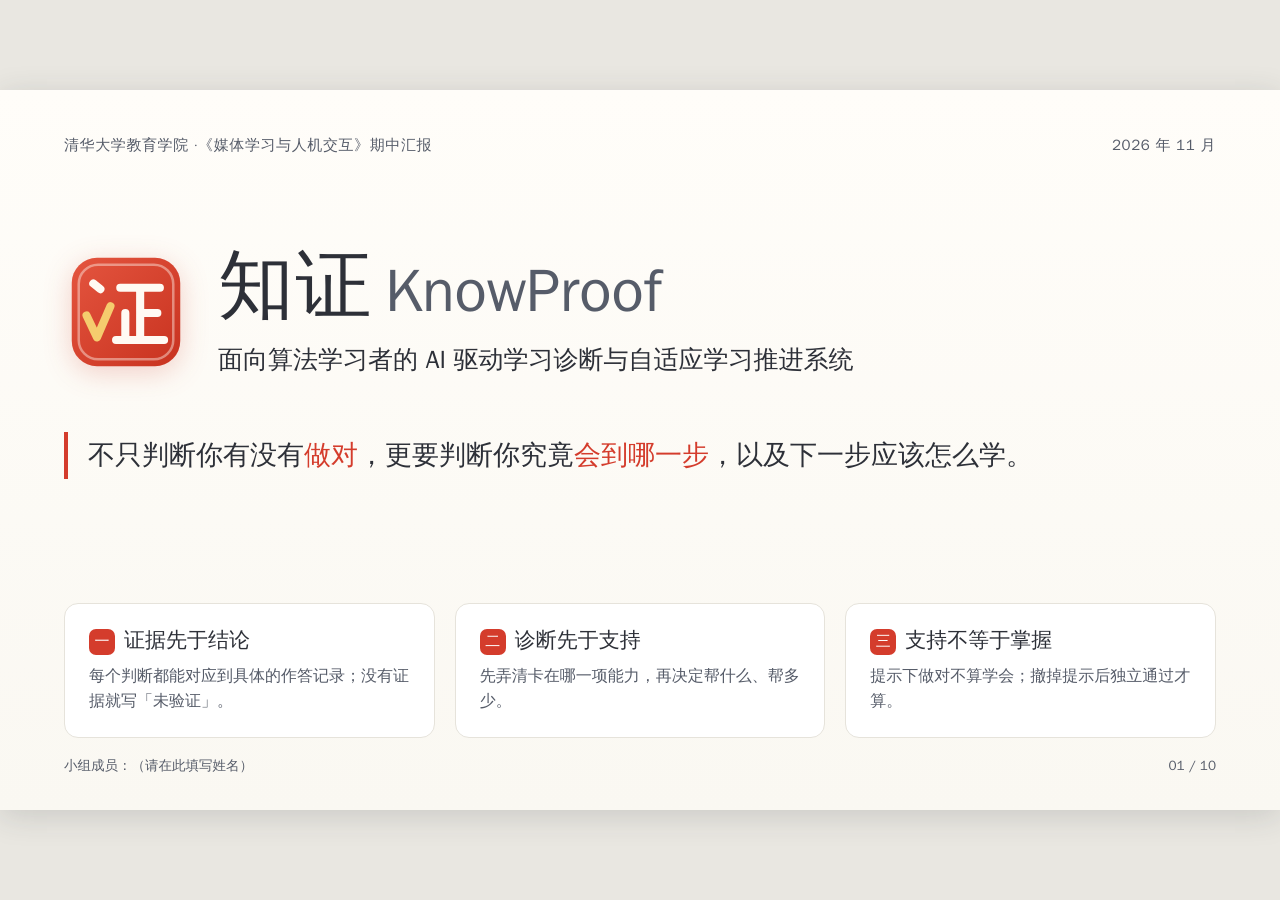
==== midterm.html @ a9e23479 "期中汇报幻灯片 midterm.html（10 页，公开版不含讲述备注） Co-Authored-By: Claude Code <noreply@anthropic.com>" ====
<!DOCTYPE html>
<html lang="zh-CN">
<head>
<meta charset="utf-8">
<meta name="viewport" content="width=device-width, initial-scale=1">
<title>知证 KnowProof · 期中汇报</title>
<link rel="icon" href="[data-uri]">
<style>
:root{--paper:#f6f5f1;--bg:#fffdf9;--ink:#2d3038;--ink2:#565c69;--ink3:#858a97;--line:#e6e3db;--blue:#4f6fd6;--blue2:#3b55b0;--bluebg:#edf1fc;--seal:#d43c2c;--sealbg:#fcefec;--ok:#2f9474;--okbg:#e6f4ef;--warn:#b7791f;--warnbg:#fbf1dc;--k:1;
--sans:"PingFang SC","Hiragino Sans GB","Noto Sans SC","Source Han Sans SC","Microsoft YaHei","WenQuanYi Zen Hei",sans-serif;--serif:"Songti SC","STSong","Noto Serif SC","Source Han Serif SC","PingFang SC","Microsoft YaHei","WenQuanYi Zen Hei",sans-serif;--mono:"SF Mono",Menlo,Consolas,"Liberation Mono",monospace}
*{box-sizing:border-box}
html,body{margin:0;height:100%;background:#e9e7e1;font-family:var(--sans);color:var(--ink);-webkit-font-smoothing:antialiased}
a{color:var(--blue2)}
#deck{height:100vh;display:grid;place-items:center;overflow:hidden}
.frame{position:relative;width:calc(1280px*var(--k));height:calc(720px*var(--k));display:none;box-shadow:0 6px 30px rgba(45,48,56,.16);background:var(--bg)}
.frame.on{display:block}
.slide{position:absolute;left:0;top:0;width:1280px;height:720px;transform:scale(var(--k));transform-origin:0 0;background:var(--bg);padding:34px 64px 28px;display:flex;flex-direction:column;overflow:hidden;font-size:16px;line-height:1.55}
.top{flex:none;height:26px;display:flex;justify-content:space-between;align-items:center;font-size:13px;color:var(--ink3)}
.brand{display:flex;align-items:center;gap:8px;font-weight:600;color:var(--ink2);letter-spacing:.02em}
.brand svg{width:22px;height:22px}
.brand i{font-style:normal;font-weight:400;color:var(--ink3)}
.sec{display:flex;align-items:center;gap:10px}
.sec b{color:var(--seal);font-variant-numeric:tabular-nums}
.rub{border:1px solid var(--line);border-radius:999px;padding:1px 10px;font-size:12px;color:var(--ink2);background:#fff}
h2{flex:none;font-family:var(--serif);font-size:32px;line-height:1.3;font-weight:700;margin:20px 0 6px;letter-spacing:.01em}
h2 em{font-style:normal;color:var(--seal)}
.lead{flex:none;font-size:17px;color:var(--ink2);margin:0 0 20px}
.body{flex:1;min-height:0;display:grid;gap:18px}
.foot{flex:none;display:flex;justify-content:space-between;align-items:flex-end;gap:28px;margin-top:12px;font-size:12.5px;line-height:1.5;color:var(--ink3)}
.foot .pg{white-space:nowrap;font-variant-numeric:tabular-nums}
.card{background:#fff;border:1px solid var(--line);border-radius:14px;padding:18px 22px}
.card h3{font-size:17px;margin:0 0 8px;line-height:1.4}
.card p{margin:0;font-size:15px;color:var(--ink2)}
.tg{display:inline-block;font-size:12px;line-height:1.5;padding:0 8px;border-radius:999px;font-weight:600;white-space:nowrap;vertical-align:1px}
.tg.ok{background:var(--okbg);color:#1f7a5e}.tg.sim{background:var(--warnbg);color:#8a5a12}.tg.plan{background:#f1f0f3;color:#5d6270;box-shadow:inset 0 0 0 1px #c5c7cf}.tg.th{background:var(--bluebg);color:var(--blue2)}.tg.red{background:var(--sealbg);color:#b3301f}
table{border-collapse:collapse;width:100%}
.map th{font-size:13px;font-weight:600;color:var(--ink3);text-align:left;padding:4px 12px 7px;border-bottom:1.5px solid #b9bcc6;white-space:nowrap}
.map td{font-size:15px;line-height:1.5;padding:9px 12px;border-bottom:1px solid var(--line);vertical-align:top}
.map tr:last-child td{border-bottom:0}
.map td:first-child{font-weight:600;white-space:nowrap}
.arrow{color:var(--ink3);padding:0 2px}
code,.mono{font-family:var(--mono);font-size:.92em}
svg text{font-family:var(--sans)}
/* 操作条、备注、概览、放大 */
#bar{position:fixed;right:14px;bottom:10px;display:flex;gap:6px;opacity:0;transition:opacity .2s;z-index:5}
body:hover #bar{opacity:.9}
#bar button{font:12px var(--sans);border:1px solid #cfccc4;background:#fff;color:var(--ink2);border-radius:8px;padding:4px 9px;cursor:pointer}
#notes{display:none;position:fixed;left:0;right:0;bottom:0;height:30vh;background:#2d3038;color:#f3f1ea;padding:14px 26px 18px;overflow:auto;font-size:16px;line-height:1.7;z-index:4}
#notes h4{margin:0 0 6px;font-size:13px;color:#f5cc6e;font-weight:600;letter-spacing:.04em}
#notes p{margin:0 0 8px}
body.notes #notes{display:block}body.notes #deck{height:70vh}
aside.note{display:none}
body.ov #deck{height:auto;min-height:100vh;display:grid;grid-template-columns:repeat(4,auto);gap:18px;place-content:center;padding:24px;overflow:auto}
body.ov .frame{display:block;cursor:pointer}body.ov .frame.on{outline:3px solid var(--seal)}
#zoom{display:none;position:fixed;inset:0;background:rgba(30,32,38,.86);z-index:9;place-items:center;cursor:zoom-out}
#zoom.on{display:grid}#zoom img{max-width:94vw;max-height:92vh;border-radius:8px;box-shadow:0 10px 40px rgba(0,0,0,.4)}
@media print{@page{size:1280px 720px;margin:0}html,body{background:#fff;height:auto}#deck{display:block;height:auto;overflow:visible}.frame{display:block!important;width:1280px;height:720px;box-shadow:none;page-break-after:always;break-after:page}.slide{transform:none}#bar,#notes,#zoom{display:none!important}}

.s01 .top{display:none}
.s01{padding:44px 64px 34px;background:linear-gradient(180deg,#fffdf9 0,#faf8f2 100%)}
.s01 .course{display:flex;justify-content:space-between;font-size:15px;color:var(--ink2);letter-spacing:.04em}
.s01 .hero{display:flex;align-items:center;gap:30px;margin-top:88px}
.s01 .hero svg{width:124px;height:124px;flex:none;filter:drop-shadow(0 6px 14px rgba(200,50,31,.22))}
.s01 h1{font-family:var(--serif);font-size:76px;line-height:1.1;margin:0;letter-spacing:.02em}
.s01 h1 span{font-family:var(--sans);font-weight:300;color:var(--ink2);font-size:60px;margin-left:12px;letter-spacing:0}
.s01 .pos{font-size:25px;margin:12px 0 0;color:var(--ink)}
.s01 .say{margin:52px 0 0;padding:2px 0 2px 20px;border-left:4px solid var(--seal);font-family:var(--serif);font-size:27px;line-height:1.6}
.s01 .say em{font-style:normal;color:var(--seal)}
.s01 .claims{display:grid;grid-template-columns:repeat(3,1fr);gap:20px;margin-top:auto}
.s01 .claims .card{padding:22px 24px 22px}
.s01 .claims b.n{display:inline-grid;place-items:center;width:26px;height:26px;border-radius:7px;background:var(--seal);color:#fff;font-family:var(--serif);font-size:15px;margin-right:9px;vertical-align:1px}
.s01 .claims h3{font-size:21px;margin:0 0 8px}
.s01 .claims p{font-size:16px;line-height:1.6}
.s01 .foot{margin-top:18px;font-size:13.5px;color:var(--ink2)}
.s01 .foot i{font-style:normal;color:var(--ink3)}

.s02 .body{grid-template-columns:350px 1fr;gap:20px}
.s02 .who{display:flex;flex-direction:column;gap:18px}
.s02 .who .card:first-child{flex:1;display:flex;flex-direction:column}
.s02 .who .card:first-child ul{flex:1;display:flex;flex-direction:column;justify-content:space-evenly;margin-top:4px}
.s02 .who ul{margin:10px 0 0;padding-left:20px;font-size:16px;line-height:1.6;color:var(--ink2)}
.s02 .who li{margin:10px 0}
.s02 .who li b{color:var(--ink)}
.s02 .fake{background:var(--sealbg);border-color:#f0cfc8}
.s02 .fake .chain{display:grid;grid-template-columns:1fr 1fr;gap:10px;margin-top:6px;font-size:15px;text-align:center}
.s02 .fake .chain span{background:#fff;border:1px solid #f0cfc8;border-radius:9px;padding:6px 9px}
.s02 .fake .chain span.x{background:var(--seal);color:#fff;border-color:var(--seal);font-weight:600}
.s02 .wa{display:flex;flex-direction:column;padding:20px 26px}
.s02 .wa svg{display:block;width:100%;flex:1;min-height:0;margin-top:8px}

.s03 .body{grid-template-rows:1fr}
.s03 .loop{padding:26px 26px 18px;display:flex;flex-direction:column}
.s03 .loop svg{width:100%;flex:1;min-height:0}
.s03 .lg{display:flex;justify-content:center;gap:34px;font-size:14px;color:var(--ink2);margin-top:14px}
.s03 .lg i{display:inline-block;width:26px;height:0;border-top:2px solid #565c69;vertical-align:middle;margin-right:8px}
.s03 .lg i.b{border-color:#4f6fd6}.s03 .lg i.r{border-top:2px dashed #b7791f}
.s03 .pr{display:grid;grid-template-columns:repeat(5,1fr);gap:10px}
.s03 .pr div{background:#fff;border:1px solid var(--line);border-radius:10px;padding:8px 12px;font-size:13.5px;line-height:1.45;color:var(--ink2)}
.s03 .pr b{display:block;color:var(--ink);font-size:15px}

.s04 .body{grid-template-columns:1fr 1fr;grid-template-rows:auto 1fr;gap:18px 20px}
.s04 .fw{padding:16px 14px 8px}
.s04 .fw h3{padding:0 10px;display:flex;justify-content:space-between;align-items:baseline;margin-bottom:6px}
.s04 .fw h3 small,.s04 .mech h3 small{font-size:13px;font-weight:400;color:var(--ink3)}
.s04 .fw td{padding:7px 12px;vertical-align:middle}
.s04 .fw td:first-child{width:236px;font-weight:600}
.s04 .fw td:first-child small{display:block;font-size:13px;font-weight:400;color:var(--ink3);line-height:1.3}
.s04 .mechs{grid-column:1/-1;display:grid;grid-template-columns:repeat(3,1fr);gap:20px}
.s04 .mech{padding:16px 20px}
.s04 .mech h3{display:flex;justify-content:space-between;align-items:baseline;margin-bottom:6px}
.s04 .mech p{font-size:15px;line-height:1.6}
.s04 .mech p.d{color:var(--ink);margin-top:4px}
.s04 .mech p.d b{color:var(--blue2);font-weight:600}

.s05 .body{grid-template-columns:1.5fr 1fr;grid-template-rows:1fr auto;gap:18px 20px}
.s05 .mx{grid-column:1/-1;padding:14px 14px 8px;display:flex}
.s05 .mx table{height:100%}
.s05 .mx th,.s05 .mx td{vertical-align:middle;padding:6px 14px}
.s05 .mx tr.grp th{border-bottom:0;font-size:14.5px;color:var(--ink);padding:2px 14px 0}
.s05 .mx tr.grp th small{font-weight:400;font-size:13px;color:var(--ink3);margin-left:8px}
.s05 .mx td:nth-child(2),.s05 .mx td:nth-child(3){color:var(--ink2)}
.s05 .mx th:nth-child(4),.s05 .mx td:nth-child(4),.s05 .mx tr.grp th:nth-child(2){border-left:1.5px solid #b9bcc6;padding-left:22px}
.s05 .mx td:nth-child(n+4){white-space:nowrap}
.s05 .L{display:inline-block;min-width:36px;text-align:center;border-radius:6px;font-weight:700;font-size:13.5px;line-height:24px;padding:0 7px}
.s05 .L1{background:#fcefec;color:#b3301f}.s05 .L2{background:#fbf1dc;color:#8a5a12}.s05 .L3{background:#e6f4ef;color:#1f7a5e}.s05 .L4{background:#edf1fc;color:#3b55b0}.s05 .NA{background:#fff;color:#6b7080;box-shadow:inset 0 0 0 1px #b9bcc6;font-weight:600}
.s05 .mx s{text-decoration:none;font-size:13.5px;margin-left:8px;color:var(--ink2)}
.s05 .mx s.v{color:#1f7a5e;font-weight:600}.s05 .mx s.c{color:#3b55b0}.s05 .mx s.fix{color:#b3301f;font-weight:600}
.s05 .lg{padding:14px 22px 16px}
.s05 .lg h3{font-size:15px;margin-bottom:10px}
.s05 .lg .it{display:grid;gap:14px}
.s05 .lg .it div{font-size:13.5px;line-height:1.5;color:var(--ink2)}
.s05 .lg .it b{display:block;font-size:15px;color:var(--ink);margin-bottom:2px}
.s05 .lg .it b .L{margin-right:7px}

.s06 .body{grid-template-columns:392px 1fr;grid-template-rows:1fr auto;gap:18px 20px}
.s06 .ex{padding:18px 20px;display:flex;flex-direction:column;gap:12px;min-height:0}
.s06 .ex h3{margin:0}
.s06 pre{margin:0;background:#2d3038;color:#eceae3;border-radius:10px;padding:11px 16px;font:13.5px/1.5 var(--mono);white-space:pre}
.s06 pre mark{background:#d43c2c;color:#fff;border-radius:3px;padding:0 3px}
.s06 pre i{color:#9fa4b1;font-style:normal}
.s06 .tr th,.s06 .tr td{font-size:13.5px;padding:4.5px 7px;white-space:nowrap;text-align:center;border-bottom:1px solid var(--line);font-family:var(--mono)}
.s06 .tr th{font-family:var(--sans);color:var(--ink3);font-weight:600;font-size:13px}
.s06 .tr td:last-child{text-align:left;font-family:var(--sans)}
.s06 .tr tr.bad td{color:#b3301f}
.s06 .tr tr:last-child td{border-bottom:0}
.s06 .cols{display:grid;grid-template-columns:repeat(3,1fr);gap:16px}
.s06 .col{padding:0;overflow:hidden;display:flex;flex-direction:column}
.s06 .col h3{margin:0;padding:10px 18px;font-size:17.5px;color:#fff}
.s06 .col.a h3{background:var(--blue)}.s06 .col.b h3{background:#a66a12}.s06 .col.c h3{background:var(--ok)}
.s06 .col dl{margin:0;padding:16px 18px 18px;display:flex;flex-direction:column;gap:18px;font-size:15px;line-height:1.62}
.s06 .col dt{font-size:13px;font-weight:700;color:var(--ink3);letter-spacing:.06em;margin-bottom:3px}
.s06 .col dd{margin:0;color:var(--ink)}
.s06 .col div:first-child dd{color:var(--ink2)}
.s06 .led{grid-column:1/-1;display:flex;align-items:center;gap:26px;padding:13px 22px;font-size:15px}
.s06 .led b{font-size:15px;white-space:nowrap}
.s06 .led span::before{content:"✓ ";color:var(--ok);font-weight:700}
.s06 .led .no{margin-left:auto;display:flex;gap:22px;align-items:center;padding-left:26px;border-left:1px solid var(--line)}
.s06 .led .no span::before{content:"✗ ";color:var(--seal)}

.s07 .body{grid-template-columns:1fr 400px;gap:20px}
.s07 .arch{padding:18px 22px;display:flex;flex-direction:column;gap:0;justify-content:space-between}
.s07 .arch h3{display:flex;justify-content:space-between;align-items:center;margin-bottom:10px}
.s07 .lg{display:flex;gap:8px}
.s07 .m{border:1.4px solid #c9ccd6;border-radius:10px;background:#fff;padding:8px 8px 10px;font-size:13px;line-height:1.4;color:var(--ink2);text-align:center}
.s07 .m b{display:block;font-size:15.5px;color:var(--ink);margin-bottom:3px}
.s07 .m b small{display:block;font-weight:400;font-size:12px;color:var(--ink3)}
.s07 .m.w{display:flex;justify-content:center;align-items:center;gap:8px;padding:11px 8px}
.s07 .m.w b{margin:0 6px 0 0}
.s07 .m.w b small{display:inline;margin-left:8px}
.s07 .m.w .tg{margin:0}
.s07 .m .tg{margin:3px 2px 0}
.s07 .m.core{background:var(--bluebg);border-color:#aebbe8}
.s07 .m.todo{border-style:dashed;background:#faf9f7}
.s07 .r4{display:grid;grid-template-columns:repeat(4,1fr);gap:10px}
.s07 .dn{height:15px;position:relative}
.s07 .dn::after{content:"";position:absolute;left:50%;top:1px;width:1.5px;height:11px;background:#9a9ea9}
.s07 .share{margin-top:14px;border-top:1.5px dashed #c9ccd6;padding-top:10px}
.s07 .share>span{display:block;font-size:12px;color:var(--ink3);margin-bottom:5px;letter-spacing:.04em}
.s07 .ctl{margin-top:auto;font-size:13px;line-height:1.5;color:var(--ink2);padding-top:8px}
.s07 .ctl b{color:var(--ink)}
.s07 .l0{padding:18px 22px;display:flex;flex-direction:column}
.s07 .l0 svg{width:100%;flex:1;min-height:0}
.s07 .l0 p{font-size:14px;line-height:1.5;margin-top:8px}
.s07 .l0 .ds{display:flex;gap:6px;margin:6px 0 4px;flex-wrap:wrap}
.s07 .l0 .ds span{font-size:12.5px;border:1px solid var(--line);border-radius:7px;padding:1px 8px;background:#faf8f2}

.s08 h2{margin-top:12px}
.s08 .lead{margin-bottom:8px}
.s08 .body{grid-template-rows:1fr auto;gap:12px}
.s08 .dfd{padding:8px 12px;display:flex;min-height:0}
.s08 .dfd svg{width:100%;height:100%}
.s08 .lgd{display:flex;gap:28px;justify-content:center;align-items:center;font-size:13px;color:var(--ink2);padding:0 4px;flex-wrap:wrap}
.s08 .lgd span{display:inline-flex;align-items:center;gap:7px}
.s08 .lgd svg{flex:none}
.s08 .lgd i{color:var(--blue2)}

.s09 .body{grid-template-columns:300px 1fr;gap:22px}
.s09 .side{display:flex;flex-direction:column;gap:18px;min-height:0}
.s09 .go{background:var(--ink);border-color:var(--ink);color:#fff;padding:22px 22px 20px}
.s09 .go h3{color:#f5cc6e;font-size:14px;letter-spacing:.08em;font-weight:600;margin-bottom:12px}
.s09 .go a.btn{display:block;background:var(--seal);color:#fff;text-decoration:none;font-size:21px;font-weight:700;text-align:center;border-radius:11px;padding:13px 8px;box-shadow:0 3px 0 #a52a1c}
.s09 .go a.btn:hover{background:#c23423}
.s09 .go p{color:#d8d6cf;font-size:14px;line-height:1.5;margin-top:12px}
.s09 .go p.path{color:#fff;font-size:15.5px;margin-top:18px}
.s09 .go p a{color:#fff}
.s09 .go kbd{font:12px var(--mono);border:1px solid #777c88;border-radius:4px;padding:0 5px;color:#fff}
.s09 .rs{padding:16px 20px;font-size:14.5px;line-height:1.55;flex:1;display:flex;flex-direction:column;justify-content:space-evenly}
.s09 .rs div{display:grid;grid-template-columns:1fr;gap:4px}
.s09 .rs .tg{justify-self:start;font-size:13px}
.s09 .grid{display:grid;grid-template-columns:repeat(3,1fr);grid-template-rows:1fr 1fr;gap:16px 18px;min-height:0}
.s09 figure{margin:0;display:flex;flex-direction:column;min-height:0;background:#fff;border:1px solid var(--line);border-radius:10px;overflow:hidden;cursor:zoom-in}
.s09 .shot{flex:1;min-height:0;position:relative;overflow:hidden;border-bottom:1px solid var(--line);background:#f6f5f1}
.s09 .shot img{position:absolute;width:124%;left:-21%;top:-22px;display:block}
.s09 figcaption{flex:none;font-size:14px;line-height:1.4;padding:8px 12px 9px;color:var(--ink2);white-space:nowrap}
.s09 figcaption b{color:var(--ink)}
.s09 figcaption i{font-style:normal;display:inline-grid;place-items:center;width:18px;height:18px;border-radius:50%;background:var(--seal);color:#fff;font-size:11.5px;font-weight:700;margin-right:5px;vertical-align:1px}

.s10 .body{grid-template-rows:1fr auto;gap:18px}
.s10 .rk{padding:14px 14px 6px;display:flex}
.s10 .rk table{height:100%}
.s10 .rk th i{display:inline-block;width:9px;height:9px;border-radius:50%;margin-right:7px;vertical-align:0}
.s10 .rk td{vertical-align:middle;padding:8px 14px}
.s10 .rk td:first-child{width:210px;font-size:17px}
.s10 .rk td:first-child small{display:block;font-size:13px;font-weight:400;color:var(--ink3)}
.s10 .rk td:nth-child(2){color:var(--ink2);width:44%}
.s10 .rk td:nth-child(3){color:#a8321f}
.s10 .nx{display:grid;grid-template-columns:1fr 1fr 1fr 300px;gap:18px}
.s10 .nx .card{padding:16px 20px}
.s10 .nx h3{font-size:16px;margin-bottom:4px}
.s10 .nx h3 b{color:var(--blue2);margin-right:6px}
.s10 .nx p{font-size:14.5px;line-height:1.55}
.s10 .end{background:var(--ink);border-color:var(--ink);display:flex;flex-direction:column;justify-content:center}
.s10 .end b{font-family:var(--serif);font-size:25px;color:#fff;letter-spacing:.04em}
.s10 .end span{font-size:13.5px;color:#cfcdc6;margin-top:4px}
</style>
</head>
<body>
<div id="deck">
<div class="frame"><section class="slide s01" aria-label="第 1 页 封面">
<div class="top"><span class="brand"><svg xmlns="http://www.w3.org/2000/svg" viewBox="0 0 64 64" role="img" aria-label="知证 KnowProof"><defs><linearGradient id="lg2" x1="0" y1="0" x2="1" y2="1"><stop offset="0" stop-color="#e4553f"/><stop offset="1" stop-color="#c8321f"/></linearGradient></defs><path d="M17 4h30a13 13 0 0 1 13 13v30a13 13 0 0 1-13 13H17A13 13 0 0 1 4 47V17A13 13 0 0 1 17 4z" fill="url(#lg2)"/><rect x="7.6" y="7.6" width="48.8" height="48.8" rx="10" fill="none" stroke="#fffaf3" stroke-opacity=".42" stroke-width="1.3"/><g transform="translate(32 32.5) scale(.87) translate(-31.4 -31)" fill="none" stroke-width="4.8" stroke-linecap="round" stroke-linejoin="round"><path d="M12 13.5l4.2 3.4M28 16h23.5M39.8 16v31M39.8 31h10.2M31 31v16M25.5 47h28.5" stroke="#fffaf3"/><path d="M8 32.5l6.2 13 8-18.5" stroke="#f5cc6e"/></g></svg>知证 KnowProof<i>· 期中汇报</i></span><span class="sec"><b>01</b>封面</span></div>
<div class="course"><span>清华大学教育学院 ·《媒体学习与人机交互》期中汇报</span><span>2026 年 11 月</span></div>
<div class="hero"><svg xmlns="http://www.w3.org/2000/svg" viewBox="0 0 64 64" role="img" aria-label="知证 KnowProof"><defs><linearGradient id="lg1" x1="0" y1="0" x2="1" y2="1"><stop offset="0" stop-color="#e4553f"/><stop offset="1" stop-color="#c8321f"/></linearGradient></defs><path d="M17 4h30a13 13 0 0 1 13 13v30a13 13 0 0 1-13 13H17A13 13 0 0 1 4 47V17A13 13 0 0 1 17 4z" fill="url(#lg1)"/><rect x="7.6" y="7.6" width="48.8" height="48.8" rx="10" fill="none" stroke="#fffaf3" stroke-opacity=".42" stroke-width="1.3"/><g transform="translate(32 32.5) scale(.87) translate(-31.4 -31)" fill="none" stroke-width="4.8" stroke-linecap="round" stroke-linejoin="round"><path d="M12 13.5l4.2 3.4M28 16h23.5M39.8 16v31M39.8 31h10.2M31 31v16M25.5 47h28.5" stroke="#fffaf3"/><path d="M8 32.5l6.2 13 8-18.5" stroke="#f5cc6e"/></g></svg><div>
<h1>知证<span>KnowProof</span></h1>
<p class="pos">面向算法学习者的 AI 驱动学习诊断与自适应学习推进系统</p></div></div>
<p class="say">不只判断你有没有<em>做对</em>，更要判断你究竟<em>会到哪一步</em>，以及下一步应该怎么学。</p>
<div class="claims">
<div class="card"><h3><b class="n">一</b>证据先于结论</h3><p>每个判断都能对应到具体的作答记录；没有证据就写「未验证」。</p></div>
<div class="card"><h3><b class="n">二</b>诊断先于支持</h3><p>先弄清卡在哪一项能力，再决定帮什么、帮多少。</p></div>
<div class="card"><h3><b class="n">三</b>支持不等于掌握</h3><p>提示下做对不算学会；撤掉提示后独立通过才算。</p></div>
</div>
<div class="foot"><span>小组成员：<span contenteditable="true" spellcheck="false" id="team">（请在此填写姓名）</span></span><span class="pg">01 / 10</span></div>
</section></div>
<div class="frame"><section class="slide s02" aria-label="第 2 页 学习问题与情境">
<div class="top"><span class="brand"><svg xmlns="http://www.w3.org/2000/svg" viewBox="0 0 64 64" role="img" aria-label="知证 KnowProof"><defs><linearGradient id="lg3" x1="0" y1="0" x2="1" y2="1"><stop offset="0" stop-color="#e4553f"/><stop offset="1" stop-color="#c8321f"/></linearGradient></defs><path d="M17 4h30a13 13 0 0 1 13 13v30a13 13 0 0 1-13 13H17A13 13 0 0 1 4 47V17A13 13 0 0 1 17 4z" fill="url(#lg3)"/><rect x="7.6" y="7.6" width="48.8" height="48.8" rx="10" fill="none" stroke="#fffaf3" stroke-opacity=".42" stroke-width="1.3"/><g transform="translate(32 32.5) scale(.87) translate(-31.4 -31)" fill="none" stroke-width="4.8" stroke-linecap="round" stroke-linejoin="round"><path d="M12 13.5l4.2 3.4M28 16h23.5M39.8 16v31M39.8 31h10.2M31 31v16M25.5 47h28.5" stroke="#fffaf3"/><path d="M8 32.5l6.2 13 8-18.5" stroke="#f5cc6e"/></g></svg>知证 KnowProof<i>· 期中汇报</i></span><span class="sec"><b>02</b>学习问题与情境<span class="rub">评分项 · 学习问题与情境 20</span></span></div>
<h2>做对一道题，不等于<em>会了</em>；做错一道题，也不知道<em>错在哪一层</em></h2>
<p class="lead">学生学完一个算法后常常「以为懂了」，而判题只告诉他过没过，中间缺了一步诊断。</p>
<div class="body">
<div class="who">
<div class="card"><h3>谁在学、怎么学</h3>
<ul><li><b>高中信息学竞赛学习者</b>，已有 C++ 基础</li><li>正在系统学习算法与数据结构</li><li>日常：课程视频 → 题解 → 在线判题平台刷题</li></ul></div>
<div class="card fake"><h3>「假懂」是怎么发生的</h3>
<div class="chain"><span>① 看题解</span><span>② 觉得懂了</span><span>③ 照着写，通过</span><span class="x">④ 换个边界就错</span></div></div>
</div>
<div class="card wa"><h3>同一个 WA，背后可能是五种不同的问题（以二分查找为例）</h3>
<svg viewBox="0 0 760 320" role="img" aria-label="一个 WA 对应五种可能原因">
<defs><marker id="a2" viewBox="0 0 10 10" refX="9" refY="5" markerWidth="7" markerHeight="7" orient="auto"><path d="M0 0L10 5L0 10z" fill="#9a9ea9"/></marker></defs>
<rect x="4" y="122" width="170" height="76" rx="12" fill="#fcefec" stroke="#d43c2c" stroke-width="1.5"/>
<text x="89" y="155" text-anchor="middle" font-size="19" font-weight="700" fill="#b3301f">Wrong Answer</text>
<text x="89" y="180" text-anchor="middle" font-size="14" fill="#565c69">判题只给这一个结果</text>
<g fill="none" stroke="#9a9ea9" stroke-width="1.5" marker-end="url(#a2)">
<path d="M174 160C220 160 214 32 262 32"/><path d="M174 160C220 160 220 96 262 96"/><path d="M174 160H262"/><path d="M174 160C220 160 220 224 262 224"/><path d="M174 160C220 160 214 288 262 288"/></g>
<g font-size="16" fill="#2d3038">
<g><rect x="266" y="8" width="310" height="48" rx="10" fill="#fff" stroke="#dcd9d0"/><text x="284" y="38">不理解左闭右闭区间</text></g>
<g><rect x="266" y="72" width="310" height="48" rx="10" fill="#fff" stroke="#dcd9d0"/><text x="284" y="102">不清楚循环终止条件</text></g>
<g><rect x="266" y="136" width="310" height="48" rx="10" fill="#fff" stroke="#dcd9d0"/><text x="284" y="166">不知道何时用 left = mid + 1</text></g>
<g><rect x="266" y="200" width="310" height="48" rx="10" fill="#fff" stroke="#dcd9d0"/><text x="284" y="230">没考虑数组为空或答案不存在</text></g>
<g><rect x="266" y="264" width="310" height="48" rx="10" fill="#fff" stroke="#dcd9d0"/><text x="284" y="294">思路正确，但代码有边界错误</text></g></g>
<g font-size="15" font-weight="600" text-anchor="middle">
<rect x="598" y="8" width="158" height="112" rx="10" fill="#edf1fc"/><text x="677" y="58" fill="#3b55b0">概念 / 推理问题</text><text x="677" y="82" font-size="13.5" fill="#565c69" font-weight="400">需要重新讲、举反例</text>
<rect x="598" y="136" width="158" height="112" rx="10" fill="#fbf1dc"/><text x="677" y="186" fill="#8a5a12">推理 / 迁移问题</text><text x="677" y="210" font-size="13.5" fill="#565c69" font-weight="400">需要追踪、变式练习</text>
<rect x="598" y="264" width="158" height="48" rx="10" fill="#e6f4ef"/><text x="677" y="285" fill="#1f7a5e">实现问题</text><text x="677" y="303" font-size="13.5" fill="#565c69" font-weight="400">需要代码提示</text></g>
</svg></div>
</div>
<div class="foot"><span>本学期未采集学习者数据；以上是情境分析，不是调查结果。</span><span class="pg">02 / 10</span></div>
</section></div>
<div class="frame"><section class="slide s03" aria-label="第 3 页 整体学习闭环">
<div class="top"><span class="brand"><svg xmlns="http://www.w3.org/2000/svg" viewBox="0 0 64 64" role="img" aria-label="知证 KnowProof"><defs><linearGradient id="lg4" x1="0" y1="0" x2="1" y2="1"><stop offset="0" stop-color="#e4553f"/><stop offset="1" stop-color="#c8321f"/></linearGradient></defs><path d="M17 4h30a13 13 0 0 1 13 13v30a13 13 0 0 1-13 13H17A13 13 0 0 1 4 47V17A13 13 0 0 1 17 4z" fill="url(#lg4)"/><rect x="7.6" y="7.6" width="48.8" height="48.8" rx="10" fill="none" stroke="#fffaf3" stroke-opacity=".42" stroke-width="1.3"/><g transform="translate(32 32.5) scale(.87) translate(-31.4 -31)" fill="none" stroke-width="4.8" stroke-linecap="round" stroke-linejoin="round"><path d="M12 13.5l4.2 3.4M28 16h23.5M39.8 16v31M39.8 31h10.2M31 31v16M25.5 47h28.5" stroke="#fffaf3"/><path d="M8 32.5l6.2 13 8-18.5" stroke="#f5cc6e"/></g></svg>知证 KnowProof<i>· 期中汇报</i></span><span class="sec"><b>03</b>整体学习闭环<span class="rub">评分项 · 设计与最小可行原型 / 理论与机制</span></span></div>
<h2>先诊断，再支持，<em>撤掉支持后再验证一次</em></h2>
<p class="lead">一个知识点走一圈；「学习状态」不是其中一步，而是每个环节都在更新的那份记录。</p>
<div class="body">
<div class="card loop">
<svg viewBox="0 0 1140 318" role="img" aria-label="知证学习闭环">
<defs>
<marker id="a3" viewBox="0 0 10 10" refX="9" refY="5" markerWidth="7" markerHeight="7" orient="auto"><path d="M0 0L10 5L0 10z" fill="#565c69"/></marker>
<marker id="a3b" viewBox="0 0 10 10" refX="9" refY="5" markerWidth="7" markerHeight="7" orient="auto"><path d="M0 0L10 5L0 10z" fill="#4f6fd6"/></marker>
<marker id="a3r" viewBox="0 0 10 10" refX="9" refY="5" markerWidth="7" markerHeight="7" orient="auto"><path d="M0 0L10 5L0 10z" fill="#b7791f"/></marker>
</defs>
<!-- 回路 -->
<g fill="none" stroke="#b7791f" stroke-width="1.5" stroke-dasharray="5 4" marker-end="url(#a3r)">
<path d="M852 76V58Q852 50 844 50H690Q682 50 682 58V74"/>
<path d="M1040 76V36Q1040 28 1032 28H660Q652 28 652 36V74"/>
<path d="M1080 76V14Q1080 6 1072 6H82Q74 6 74 14V74"/>
</g>
<g font-size="13" fill="#8a5a12" text-anchor="middle">
<rect x="700" y="40" width="136" height="20" fill="#fff"/><text x="768" y="55">未通过 / 部分通过</text>
<rect x="800" y="18" width="150" height="20" fill="#fff"/><text x="875" y="33">补差：只补没通过的</text>
<rect x="440" y="-4" width="230" height="20" fill="#fff"/><text x="555" y="11">通过四星任务 → 下一知识点，再走一圈</text>
</g>
<!-- 六个环节 -->
<g id="st" font-size="13" text-anchor="middle">
<g><rect x="2" y="76" width="150" height="86" rx="12" fill="#fff" stroke="#c9ccd6" stroke-width="1.4"/><text x="77" y="102" font-size="17" font-weight="700" fill="#2d3038">学习材料</text><text x="77" y="121" fill="#858a97" font-size="12.5">Learning Material</text><text x="77" y="145" fill="#565c69">讲解 · 标准写法</text></g>
<g><rect x="196" y="76" width="150" height="86" rx="12" fill="#edf1fc" stroke="#4f6fd6" stroke-width="1.4"/><text x="271" y="102" font-size="17" font-weight="700" fill="#2d3038">基础练习</text><text x="271" y="121" fill="#3b55b0" font-size="12.5">Rapid Probe</text><text x="271" y="145" fill="#565c69">4 题 + 把握程度</text></g>
<g><rect x="390" y="76" width="150" height="86" rx="12" fill="#edf1fc" stroke="#4f6fd6" stroke-width="1.4"/><text x="465" y="102" font-size="17" font-weight="700" fill="#2d3038">进阶练习</text><text x="465" y="121" fill="#3b55b0" font-size="12.5">Deep Probe</text><text x="465" y="145" fill="#565c69">解释 · 反例 · 改错 · 变式</text></g>
<g><rect x="584" y="76" width="150" height="86" rx="12" fill="#fbf1dc" stroke="#b7791f" stroke-width="1.4"/><text x="659" y="102" font-size="17" font-weight="700" fill="#2d3038">针对辅导</text><text x="659" y="121" fill="#8a5a12" font-size="12.5">Adaptive Support</text><text x="659" y="145" fill="#565c69">按状态匹配 · 四级提示</text></g>
<g><rect x="778" y="76" width="150" height="86" rx="12" fill="#e6f4ef" stroke="#2f9474" stroke-width="1.4"/><text x="853" y="102" font-size="17" font-weight="700" fill="#2d3038">独立检测</text><text x="853" y="121" fill="#1f7a5e" font-size="12.5">Independent Verification</text><text x="853" y="145" fill="#565c69">撤掉提示 · 换新题</text></g>
<g><rect x="972" y="76" width="166" height="86" rx="12" fill="#fff" stroke="#c9ccd6" stroke-width="1.4"/><text x="1055" y="102" font-size="17" font-weight="700" fill="#2d3038">学习推进</text><text x="1055" y="121" fill="#858a97" font-size="12.5">Learning Progression</text><text x="1055" y="145" fill="#565c69">补差 · 拔高 · 下一知识点</text></g>
</g>
<g stroke="#565c69" stroke-width="1.6" marker-end="url(#a3)"><path d="M152 119H194"/><path d="M346 119H388"/><path d="M540 119H582"/><path d="M734 119H776"/><path d="M928 119H970"/></g>
<!-- 学习状态带 -->
<rect x="196" y="214" width="732" height="102" rx="12" fill="#faf8f2" stroke="#d43c2c" stroke-width="1.5"/>
<text x="214" y="300" font-size="15" font-weight="700" fill="#b3301f">学习状态 Learning State</text><text x="396" y="300" font-size="13" fill="#565c69">五项能力 × L1–L4，每一格都注明依据哪几条作答记录</text>
<g font-size="14" font-weight="600" text-anchor="middle">
<rect x="204" y="228" width="134" height="46" rx="8" fill="#fff" stroke="#9a9ea9" stroke-dasharray="4 3"/><text x="271" y="248" fill="#565c69">初步评估</text><text x="271" y="266" font-size="12.5" font-weight="400" fill="#6b7080">证据少，可能被修正</text>
<rect x="398" y="228" width="134" height="46" rx="8" fill="#fff" stroke="#4f6fd6"/><text x="465" y="248" fill="#3b55b0">已确认</text><text x="465" y="266" font-size="12.5" font-weight="400" fill="#6b7080">确认或修正</text>
<rect x="592" y="228" width="134" height="46" rx="8" fill="#fff" stroke="#b7791f" stroke-dasharray="2 3"/><text x="659" y="248" fill="#8a5a12">不改变等级</text><text x="659" y="266" font-size="12.5" font-weight="400" fill="#6b7080">辅导中做对不计入</text>
<rect x="786" y="228" width="134" height="46" rx="8" fill="#e6f4ef" stroke="#2f9474" stroke-width="1.6"/><text x="853" y="248" fill="#1f7a5e">已验证</text><text x="853" y="266" font-size="12.5" font-weight="400" fill="#565c69">无提示独立完成</text>
</g>
<g fill="none" stroke="#565c69" stroke-width="1.4" marker-end="url(#a3)"><path d="M271 162V226"/><path d="M445 162V226"/><path d="M853 162V226"/></g>
<g fill="none" stroke="#4f6fd6" stroke-width="1.4" marker-end="url(#a3b)"><path d="M489 228V164"/><path d="M659 228V164"/></g>
<g font-size="12.5" fill="#565c69"><text x="263" y="194" text-anchor="end">作答 + 把握程度</text><text x="437" y="194" text-anchor="end">更深的证据</text><text x="861" y="194">无提示的证据</text></g>
<g font-size="12.5" fill="#3b55b0"><text x="497" y="194">决定追问什么</text><text x="667" y="187">决定帮哪一项、</text><text x="667" y="203">从第几级提示起</text></g>
<!-- 报告 -->
<rect x="972" y="222" width="166" height="94" rx="12" fill="#fff" stroke="#c9ccd6" stroke-width="1.4"/>
<text x="1055" y="252" font-size="17" font-weight="700" text-anchor="middle" fill="#2d3038">学习报告</text><text x="1055" y="271" font-size="12.5" text-anchor="middle" fill="#858a97">Learning Report</text><text x="1055" y="296" font-size="13" text-anchor="middle" fill="#565c69">画像 · 依据 · 下一步</text>
<g fill="none" stroke="#565c69" stroke-width="1.4" marker-end="url(#a3)"><path d="M928 269H970"/><path d="M1055 162V220"/></g>
</svg>
<div class="lg"><span><i></i>主流程与产生的证据</span><span><i class="b"></i>学习状态决定下一步给什么</span><span><i class="r"></i>未通过时的回路</span></div></div>
</div>
<div class="foot"><span>流程来自设计文档 7.1–7.2；环节中文名是原型界面里的实际叫法。</span><span class="pg">03 / 10</span></div>
</section></div>
<div class="frame"><section class="slide s04" aria-label="第 4 页 理论框架">
<div class="top"><span class="brand"><svg xmlns="http://www.w3.org/2000/svg" viewBox="0 0 64 64" role="img" aria-label="知证 KnowProof"><defs><linearGradient id="lg5" x1="0" y1="0" x2="1" y2="1"><stop offset="0" stop-color="#e4553f"/><stop offset="1" stop-color="#c8321f"/></linearGradient></defs><path d="M17 4h30a13 13 0 0 1 13 13v30a13 13 0 0 1-13 13H17A13 13 0 0 1 4 47V17A13 13 0 0 1 17 4z" fill="url(#lg5)"/><rect x="7.6" y="7.6" width="48.8" height="48.8" rx="10" fill="none" stroke="#fffaf3" stroke-opacity=".42" stroke-width="1.3"/><g transform="translate(32 32.5) scale(.87) translate(-31.4 -31)" fill="none" stroke-width="4.8" stroke-linecap="round" stroke-linejoin="round"><path d="M12 13.5l4.2 3.4M28 16h23.5M39.8 16v31M39.8 31h10.2M31 31v16M25.5 47h28.5" stroke="#fffaf3"/><path d="M8 32.5l6.2 13 8-18.5" stroke="#f5cc6e"/></g></svg>知证 KnowProof<i>· 期中汇报</i></span><span class="sec"><b>04</b>理论框架<span class="rub">评分项 · 理论与机制 20</span></span></div>
<h2>ECD 回答「<em>怎么判断学会了</em>」，4C/ID 回答「<em>怎么安排学与帮</em>」</h2>
<p class="lead">两个框架各管一半，三条学习机制落到具体交互上；每个理论概念都能在设计里找到对应物。</p>
<div class="body">
<div class="card fw"><h3>ECD 证据中心设计<small>Mislevy 等，2003；2006</small></h3>
<table class="map">
<tr><th>理论概念</th><th>知证中的设计</th></tr>
<tr><td>Student Model<small>要考察哪些能力</small></td><td>五项能力 × L1–L4 的学习状态</td></tr>
<tr><td>Evidence Model<small>什么表现能证明</small></td><td>作答、解释、代码和把握程度，逐条记录</td></tr>
<tr><td>Task Model<small>用什么任务引出证据</small></td><td>基础练习 · 进阶练习 · 独立检测</td></tr>
<tr><td>Assembly / Presentation<small>怎么组合与呈现</small></td><td>流程分支、掌握门槛、学习报告</td></tr>
</table></div>
<div class="card fw"><h3>4C/ID 四成分教学设计<small>van Merriënboer 等，2002</small></h3>
<table class="map">
<tr><th>理论概念</th><th>知证中的设计</th></tr>
<tr><td>Learning Tasks<small>完整的学习任务</small></td><td>完整算法题、变式任务（四星 / 五星）</td></tr>
<tr><td>Supportive Information<small>支持性信息</small></td><td>原理讲解、正确性与复杂度说明</td></tr>
<tr><td>Procedural Information<small>程序性信息</small></td><td>代码提示、边界处理指导</td></tr>
<tr><td>Part-task Practice<small>部分任务练习</small></td><td>代码追踪、边界判断的专项练习</td></tr>
</table></div>
<div class="mechs">
<div class="card mech"><h3>元认知监控<small>Fleming &amp; Lau, 2014</small></h3>
<p>学生对自己的判断，和实际表现是否一致。</p>
<p class="d"><b>设计　</b>每题附「把握程度」；答错却「非常确定」时，请学生回顾原因。</p></div>
<div class="card mech"><h3>教学支架与渐隐<small>Wood, Bruner &amp; Ross, 1976</small></h3>
<p>帮助按当前能力给，并随能力提升撤除。</p>
<p class="d"><b>设计　</b>四级提示，不给完整答案；最后撤掉提示再检测。</p></div>
<div class="card mech"><h3>学习迁移<small>设计文档 · 机制依据</small></h3>
<p>学会与否，要看能不能用到新情境。</p>
<p class="d"><b>设计　</b>独立检测换新题；四星 / 五星任务改变条件。</p></div>
</div>
</div>
<div class="foot"><span>完整文献条目见讲稿末尾。</span><span class="pg">04 / 10</span></div>
</section></div>
<div class="frame"><section class="slide s05" aria-label="第 5 页 学习诊断机制">
<div class="top"><span class="brand"><svg xmlns="http://www.w3.org/2000/svg" viewBox="0 0 64 64" role="img" aria-label="知证 KnowProof"><defs><linearGradient id="lg6" x1="0" y1="0" x2="1" y2="1"><stop offset="0" stop-color="#e4553f"/><stop offset="1" stop-color="#c8321f"/></linearGradient></defs><path d="M17 4h30a13 13 0 0 1 13 13v30a13 13 0 0 1-13 13H17A13 13 0 0 1 4 47V17A13 13 0 0 1 17 4z" fill="url(#lg6)"/><rect x="7.6" y="7.6" width="48.8" height="48.8" rx="10" fill="none" stroke="#fffaf3" stroke-opacity=".42" stroke-width="1.3"/><g transform="translate(32 32.5) scale(.87) translate(-31.4 -31)" fill="none" stroke-width="4.8" stroke-linecap="round" stroke-linejoin="round"><path d="M12 13.5l4.2 3.4M28 16h23.5M39.8 16v31M39.8 31h10.2M31 31v16M25.5 47h28.5" stroke="#fffaf3"/><path d="M8 32.5l6.2 13 8-18.5" stroke="#f5cc6e"/></g></svg>知证 KnowProof<i>· 期中汇报</i></span><span class="sec"><b>05</b>学习诊断机制<span class="rub">评分项 · 理论与机制 / 方法与初步证据</span></span></div>
<h2>每一项能力都要有对应的任务和证据；<em>没有证据就写「未验证」</em></h2>
<p class="lead">把「会不会」拆成五项能力，每项单独定级；等级后面跟着一个状态，说明这个判断目前有多可靠。</p>
<div class="body">
<div class="card mx"><table class="map">
<tr class="grp"><th colspan="3">设计：能力 → 任务 → 证据</th><th colspan="3">原型输出示例<small>设计用例「赵一鸣」，非真实学生数据</small></th></tr>
<tr><th>能力</th><th>用什么任务引出</th><th>看什么证据</th><th>基础练习后</th><th>进阶练习后</th><th>独立检测后</th></tr>
<tr><td>概念理解</td><td>选择题</td><td>选项、概念解释</td><td><span class="L L3">L3</span><s>初步评估</s></td><td><span class="L L3">L3</span><s>初步评估</s></td><td><span class="L L3">L3</span><s class="v">已验证</s></td></tr>
<tr><td>算法推理</td><td>关键步骤判断、构造反例</td><td>过程推演、反例</td><td><span class="L L2">L2</span><s>初步评估</s></td><td><span class="L L2">L2</span><s class="c">已确认</s></td><td><span class="L L3">L3</span><s class="v">已验证</s></td></tr>
<tr><td>代码实现</td><td>代码填空、改错、编程题</td><td>编写、改错的结果</td><td><span class="L L3">L3</span><s>初步评估</s></td><td><span class="L L2">L2</span><s class="fix">被修正</s></td><td><span class="L L3">L3</span><s class="v">已验证</s></td></tr>
<tr><td>复杂度分析</td><td>循环次数估算题</td><td>复杂度判断与推导</td><td><span class="L NA">未评估</span></td><td><span class="L NA">未评估</span></td><td><span class="L L3">L3</span><s class="v">已验证</s></td></tr>
<tr><td>迁移能力</td><td>变式题、四星 / 五星任务</td><td>新条件下的表现</td><td><span class="L NA">未评估</span></td><td><span class="L L3">L3</span><s class="c">已确认</s></td><td><span class="L L3">L3</span><s class="c">已确认</s></td></tr>
</table></div>
<div class="card lg"><h3>四个等级 + 一个「未验证」</h3>
<div class="it" style="grid-template-columns:repeat(5,1fr)">
<div><b><span class="L L1">L1</span>尚未建立</b>关键概念有缺口</div>
<div><b><span class="L L2">L2</span>发展中</b>需要支持、不稳定</div>
<div><b><span class="L L3">L3</span>独立掌握</b>能独立完成并解释</div>
<div><b><span class="L L4">L4</span>灵活迁移</b>能应对变式</div>
<div><b><span class="L NA">N/A</span>尚未验证</b>证据不足，不推断</div>
</div></div>
<div class="card lg"><h3>等级之外，再标一个「可靠程度」</h3>
<div class="it" style="grid-template-columns:repeat(3,1fr)">
<div><b>初步评估</b>只依据 4 道基础题</div>
<div><b>已确认</b>进阶练习确认或修正</div>
<div><b>已验证</b>无提示独立完成</div>
</div></div>
</div>
<div class="foot"><span>五维模型与等级来自设计文档 5.1–5.3；设计文档的 N/A「尚未验证」在原型界面里显示为「未评估」。</span><span class="pg">05 / 10</span></div>
</section></div>
<div class="frame"><section class="slide s06" aria-label="第 6 页 设计方法与初步证据">
<div class="top"><span class="brand"><svg xmlns="http://www.w3.org/2000/svg" viewBox="0 0 64 64" role="img" aria-label="知证 KnowProof"><defs><linearGradient id="lg7" x1="0" y1="0" x2="1" y2="1"><stop offset="0" stop-color="#e4553f"/><stop offset="1" stop-color="#c8321f"/></linearGradient></defs><path d="M17 4h30a13 13 0 0 1 13 13v30a13 13 0 0 1-13 13H17A13 13 0 0 1 4 47V17A13 13 0 0 1 17 4z" fill="url(#lg7)"/><rect x="7.6" y="7.6" width="48.8" height="48.8" rx="10" fill="none" stroke="#fffaf3" stroke-opacity=".42" stroke-width="1.3"/><g transform="translate(32 32.5) scale(.87) translate(-31.4 -31)" fill="none" stroke-width="4.8" stroke-linecap="round" stroke-linejoin="round"><path d="M12 13.5l4.2 3.4M28 16h23.5M39.8 16v31M39.8 31h10.2M31 31v16M25.5 47h28.5" stroke="#fffaf3"/><path d="M8 32.5l6.2 13 8-18.5" stroke="#f5cc6e"/></g></svg>知证 KnowProof<i>· 期中汇报</i></span><span class="sec"><b>06</b>设计方法与初步证据<span class="rub">评分项 · 方法与初步证据 20</span></span></div>
<h2>以二分查找的边界错误为例：每一步设计都<em>有出处</em>，也都能<em>在原型里复现</em></h2>
<p class="lead">我们目前的证据是「设计依据 + 算法实例 + 可运行的原型」，还不是学习效果数据。</p>
<div class="body">
<div class="card ex"><h3>一个能通过样例、却会死循环的程序</h3>
<pre><i>// 输出最后一个 ≤ x 的元素下标</i>
int l = 0, r = n - 1;
while (l &lt; r) {
    int mid = <mark>l + r &gt;&gt; 1</mark>;
    if (q[mid] &lt;= x) <mark>l = mid</mark>;
    else r = mid - 1;
}
cout &lt;&lt; l;</pre>
<table class="tr">
<tr><th>输入</th><th>l</th><th>r</th><th>mid</th><th>结果</th></tr>
<tr><td>[1,5,9], x=1</td><td>0</td><td>2</td><td>1</td><td>输出 0，样例通过</td></tr>
<tr class="bad"><td>[1,2], x=1</td><td>0</td><td>1</td><td>0</td><td>l = mid，区间没变</td></tr>
<tr class="bad"><td>下一轮</td><td>0</td><td>1</td><td>0</td><td>没有变化 → 死循环</td></tr>
</table>
</div>
<div class="cols">
<div class="card col a"><h3>① 诊断证据</h3><dl>
<div><dt>理论依据</dt><dd>ECD：先定义什么表现能证明「理解边界」；元认知监控：对错之外看把握程度。</dd></div>
<div><dt>在这个例子里</dt><dd>答错却选「非常确定」→ 初步评估「典型认知误解」。再请学生为左边的程序<b>亲手构造反例</b>，原型真实运行并逐轮显示 l、r、mid。</dd></div></dl></div>
<div class="card col b"><h3>② AI 支持</h3><dl>
<div><dt>理论依据</dt><dd>4C/ID 的支持性与程序性信息；教学支架与渐隐。</dd></div>
<div><dt>在这个例子里</dt><dd>匹配「反例引导」，从方向提示起步；<b>连错 2 次才询问</b>是否升级，学生可以拒绝。提示文字目前是预设内容。</dd></div></dl></div>
<div class="card col c"><h3>③ 独立验证</h3><dl>
<div><dt>理论依据</dt><dd>ECD 的证据要求 + 学习迁移：撤除帮助后，在新任务上再取一次证据。</dd></div>
<div><dt>在这个例子里</dt><dd>换新题，<b>无提示、不可运行测试</b>；代码逐测试点真实判题，通过后才记「已验证」。</dd></div></dl></div>
</div>
<div class="card led"><b>现有证据</b><span>有出处的理论依据</span><span>可复现的算法实例</span><span>设计产物</span><span>原型走查</span>
<div class="no"><b>没有</b><span>真实学生数据</span><span>成效数字</span></div></div>
</div>
<div class="foot"><span>六位模拟学生是按典型学习状态编写的设计用例，不作为研究证据；本学期不做正式的效果数据采集。</span><span class="pg">06 / 10</span></div>
</section></div>
<div class="frame"><section class="slide s07" aria-label="第 7 页 系统架构与 DFD Level 0">
<div class="top"><span class="brand"><svg xmlns="http://www.w3.org/2000/svg" viewBox="0 0 64 64" role="img" aria-label="知证 KnowProof"><defs><linearGradient id="lg8" x1="0" y1="0" x2="1" y2="1"><stop offset="0" stop-color="#e4553f"/><stop offset="1" stop-color="#c8321f"/></linearGradient></defs><path d="M17 4h30a13 13 0 0 1 13 13v30a13 13 0 0 1-13 13H17A13 13 0 0 1 4 47V17A13 13 0 0 1 17 4z" fill="url(#lg8)"/><rect x="7.6" y="7.6" width="48.8" height="48.8" rx="10" fill="none" stroke="#fffaf3" stroke-opacity=".42" stroke-width="1.3"/><g transform="translate(32 32.5) scale(.87) translate(-31.4 -31)" fill="none" stroke-width="4.8" stroke-linecap="round" stroke-linejoin="round"><path d="M12 13.5l4.2 3.4M28 16h23.5M39.8 16v31M39.8 31h10.2M31 31v16M25.5 47h28.5" stroke="#fffaf3"/><path d="M8 32.5l6.2 13 8-18.5" stroke="#f5cc6e"/></g></svg>知证 KnowProof<i>· 期中汇报</i></span><span class="sec"><b>07</b>系统架构与 DFD Level 0<span class="rub">评分项 · 设计与最小可行原型 20</span></span></div>
<h2>一个会话编排器串起诊断、支持、评价；系统与外界<em>只交换四组数据</em></h2>
<p class="lead">左：设计文档的模块，逐个标出原型做到了哪一步；右：把系统当成黑盒时的数据进出。</p>
<div class="body">
<div class="card arch">
<h3>系统架构<span class="lg"><span class="tg ok">已实现</span><span class="tg sim">部分 / 预设</span><span class="tg plan">拟实现</span></span></h3>
<div class="m w"><b>学生端界面<small>Student Interface</small></b><span class="tg ok">已实现</span></div>
<div class="dn"></div>
<div class="m core w"><b>会话管理<small>Session Manager</small></b><span class="tg ok">前端状态机</span><span class="tg plan">服务端会话</span></div>
<div class="dn"></div>
<div class="r4">
<div class="m"><b>诊断任务<small>Probe Engine</small></b><span class="tg ok">已实现</span></div>
<div class="m"><b>状态分析<small>Learning State</small></b><span class="tg ok">规则</span><span class="tg plan">LLM 分析</span></div>
<div class="m"><b>支持选择<small>Support Orchestrator</small></b><span class="tg ok">匹配</span><span class="tg sim">文本预设</span></div>
<div class="m"><b>代码判定<small>Code Evaluator</small></b><span class="tg sim">浏览器内解释器</span></div>
</div>
<div class="dn"></div>
<div class="r4" style="grid-template-columns:1fr 1fr">
<div class="m w"><b>路径推进<small>Progression Manager</small></b><span class="tg ok">已实现</span></div>
<div class="m w"><b>学习报告<small>Report Generator</small></b><span class="tg ok">已实现</span></div>
</div>
<div class="share"><span>共享资源层</span>
<div class="r4">
<div class="m"><b>内容包<small>Content Package</small></b><span class="tg sim">仅「二分查找」</span></div>
<div class="m todo"><b>大模型服务<small>LLM Service</small></b><span class="tg plan">未接入</span></div>
<div class="m"><b>会话记录<small>Session Records</small></b><span class="tg sim">浏览器本地存储</span></div>
<div class="m"><b>规则引擎<small>Rule Engine</small></b><span class="tg ok">已实现</span></div>
</div></div>
</div>
<div class="card l0">
<h3>DFD Level 0：上下文图</h3>
<svg viewBox="0 0 400 330" role="img" aria-label="DFD Level 0 上下文图">
<defs><marker id="a7" viewBox="0 0 10 10" refX="9.2" refY="5" markerWidth="7.5" markerHeight="7.5" orient="auto"><path d="M0 .8L10 5L0 9.2z" fill="#4a4f5c"/></marker></defs>
<rect x="130" y="4" width="140" height="36" fill="#faf8f2" stroke="#2d3038" stroke-width="1.6"/><text x="200" y="28" text-anchor="middle" font-size="15" font-weight="700" fill="#2d3038">E1　学生</text>
<rect x="130" y="290" width="140" height="36" fill="#faf8f2" stroke="#2d3038" stroke-width="1.6"/><text x="200" y="314" text-anchor="middle" font-size="15" font-weight="700" fill="#2d3038">E2　内容管理者</text>
<circle cx="200" cy="165" r="64" fill="#edf1fc" stroke="#4f6fd6" stroke-width="1.8"/>
<text text-anchor="middle" font-weight="600" fill="#2d3038"><tspan x="200" y="146" font-size="12.5" font-weight="700" fill="#3b55b0">0</tspan><tspan x="200" y="166" font-size="14.5">知证学习诊断与</tspan><tspan x="200" y="186" font-size="14.5">自适应教学系统</tspan></text>
<g stroke="#4a4f5c" stroke-width="1.5" fill="none" marker-end="url(#a7)"><path d="M178 40V104"/><path d="M222 104V40"/><path d="M222 290V226"/><path d="M178 226V290"/></g>
<g font-size="13.5" fill="#2d3038">
<text text-anchor="end"><tspan x="168" y="68">学习选择、答案、</tspan><tspan x="168" y="86">代码、自信度</tspan></text>
<text><tspan x="232" y="68">学习材料、诊断任务、</tspan><tspan x="232" y="86">AI 支持、学习报告</tspan></text>
<text text-anchor="end"><tspan x="168" y="263">内容配置反馈</tspan></text>
<text><tspan x="232" y="254">知识节点、题目、</tspan><tspan x="232" y="272">教学材料、策略配置</tspan></text></g>
</svg>
<p><span class="tg plan">拟实现</span>　内容管理者一侧：原型没有管理端。</p>
</div>
</div>
<div class="foot"><span>架构与 DFD Level 0 来自设计文档；实现状态按当前仓库代码逐项核对。</span><span class="pg">07 / 10</span></div>
</section></div>
<div class="frame"><section class="slide s08" aria-label="第 8 页 DFD Level 1">
<div class="top"><span class="brand"><svg xmlns="http://www.w3.org/2000/svg" viewBox="0 0 64 64" role="img" aria-label="知证 KnowProof"><defs><linearGradient id="lg9" x1="0" y1="0" x2="1" y2="1"><stop offset="0" stop-color="#e4553f"/><stop offset="1" stop-color="#c8321f"/></linearGradient></defs><path d="M17 4h30a13 13 0 0 1 13 13v30a13 13 0 0 1-13 13H17A13 13 0 0 1 4 47V17A13 13 0 0 1 17 4z" fill="url(#lg9)"/><rect x="7.6" y="7.6" width="48.8" height="48.8" rx="10" fill="none" stroke="#fffaf3" stroke-opacity=".42" stroke-width="1.3"/><g transform="translate(32 32.5) scale(.87) translate(-31.4 -31)" fill="none" stroke-width="4.8" stroke-linecap="round" stroke-linejoin="round"><path d="M12 13.5l4.2 3.4M28 16h23.5M39.8 16v31M39.8 31h10.2M31 31v16M25.5 47h28.5" stroke="#fffaf3"/><path d="M8 32.5l6.2 13 8-18.5" stroke="#f5cc6e"/></g></svg>知证 KnowProof<i>· 期中汇报</i></span><span class="sec"><b>08</b>DFD Level 1<span class="rub">评分项 · 设计与最小可行原型 20</span></span></div>
<h2>DFD Level 1：<em>数据</em>在六个处理和三个存储之间怎么走</h2>
<p class="lead">箭头表示数据的去向，不表示先后顺序，也不表示条件分支；分支和回路放在活动图里。</p>
<div class="body">
<div class="card dfd"><svg viewBox="0 0 1168 452" role="img" aria-label="知证 DFD Level 1 数据流图"><defs><marker id="df" viewBox="0 0 10 10" refX="9.2" refY="5" markerWidth="7.5" markerHeight="7.5" orient="auto"><path d="M0 .8L10 5L0 9.2z" fill="#4a4f5c"/></marker></defs><path d="M100.0 40.0L100.0 169.0" stroke="#ffffff" stroke-width="7" fill="none"/><path d="M100.0 40.0L100.0 169.0" stroke="#4a4f5c" stroke-width="1.5" fill="none" marker-end="url(#df)"/><path d="M310.0 40.0L310.0 169.0" stroke="#ffffff" stroke-width="7" fill="none"/><path d="M310.0 40.0L310.0 169.0" stroke="#4a4f5c" stroke-width="1.5" fill="none" marker-end="url(#df)"/><path d="M745.0 171.5L745.0 40.0" stroke="#ffffff" stroke-width="7" fill="none"/><path d="M745.0 171.5L745.0 40.0" stroke="#4a4f5c" stroke-width="1.5" fill="none" marker-end="url(#df)"/><path d="M775.0 40.0L775.0 171.5" stroke="#ffffff" stroke-width="7" fill="none"/><path d="M775.0 40.0L775.0 171.5" stroke="#4a4f5c" stroke-width="1.5" fill="none" marker-end="url(#df)"/><path d="M1100.0 169.0L1100.0 40.0" stroke="#ffffff" stroke-width="7" fill="none"/><path d="M1100.0 169.0L1100.0 40.0" stroke="#4a4f5c" stroke-width="1.5" fill="none" marker-end="url(#df)"/><path d="M600.0 109.0L530.0 109.0" stroke="#ffffff" stroke-width="7" fill="none"/><path d="M600.0 109.0L530.0 109.0" stroke="#4a4f5c" stroke-width="1.5" fill="none" marker-end="url(#df)"/><path d="M143.0 198.7L380.0 109.0" stroke="#ffffff" stroke-width="7" fill="none"/><path d="M143.0 198.7L380.0 109.0" stroke="#4a4f5c" stroke-width="1.5" fill="none" marker-end="url(#df)"/><path d="M420.0 126.0L345.8 186.1" stroke="#ffffff" stroke-width="7" fill="none"/><path d="M420.0 126.0L345.8 186.1" stroke="#4a4f5c" stroke-width="1.5" fill="none" marker-end="url(#df)"/><path d="M510.0 126.0L716.7 199.6" stroke="#ffffff" stroke-width="7" fill="none"/><path d="M510.0 126.0L716.7 199.6" stroke="#4a4f5c" stroke-width="1.5" fill="none" marker-end="url(#df)"/><path d="M146.0 215.0L264.0 215.0" stroke="#ffffff" stroke-width="7" fill="none"/><path d="M146.0 215.0L264.0 215.0" stroke="#4a4f5c" stroke-width="1.5" fill="none" marker-end="url(#df)"/><path d="M356.0 215.0L489.0 215.0" stroke="#ffffff" stroke-width="7" fill="none"/><path d="M356.0 215.0L489.0 215.0" stroke="#4a4f5c" stroke-width="1.5" fill="none" marker-end="url(#df)"/><path d="M581.0 215.0L714.0 215.0" stroke="#ffffff" stroke-width="7" fill="none"/><path d="M581.0 215.0L714.0 215.0" stroke="#4a4f5c" stroke-width="1.5" fill="none" marker-end="url(#df)"/><path d="M806.0 215.0L916.0 215.0" stroke="#ffffff" stroke-width="7" fill="none"/><path d="M806.0 215.0L916.0 215.0" stroke="#4a4f5c" stroke-width="1.5" fill="none" marker-end="url(#df)"/><path d="M100.0 261.0L100.0 410.0" stroke="#ffffff" stroke-width="7" fill="none"/><path d="M100.0 261.0L100.0 410.0" stroke="#4a4f5c" stroke-width="1.5" fill="none" marker-end="url(#df)"/><path d="M310.0 261.0L310.0 410.0" stroke="#ffffff" stroke-width="7" fill="none"/><path d="M310.0 261.0L310.0 410.0" stroke="#4a4f5c" stroke-width="1.5" fill="none" marker-end="url(#df)"/><path d="M520.0 258.5L520.0 410.0" stroke="#ffffff" stroke-width="7" fill="none"/><path d="M520.0 258.5L520.0 410.0" stroke="#4a4f5c" stroke-width="1.5" fill="none" marker-end="url(#df)"/><path d="M550.0 410.0L550.0 258.5" stroke="#ffffff" stroke-width="7" fill="none"/><path d="M550.0 410.0L550.0 258.5" stroke="#4a4f5c" stroke-width="1.5" fill="none" marker-end="url(#df)"/><path d="M760.0 261.0L760.0 410.0" stroke="#ffffff" stroke-width="7" fill="none"/><path d="M760.0 261.0L760.0 410.0" stroke="#4a4f5c" stroke-width="1.5" fill="none" marker-end="url(#df)"/><path d="M962.0 261.0L962.0 410.0" stroke="#ffffff" stroke-width="7" fill="none"/><path d="M962.0 261.0L962.0 410.0" stroke="#4a4f5c" stroke-width="1.5" fill="none" marker-end="url(#df)"/><path d="M1126.0 410.0L1126.0 252.9" stroke="#ffffff" stroke-width="7" fill="none"/><path d="M1126.0 410.0L1126.0 252.9" stroke="#4a4f5c" stroke-width="1.5" fill="none" marker-end="url(#df)"/><path d="M790.0 335.0L576.6 234.6" stroke="#ffffff" stroke-width="7" fill="none"/><path d="M790.0 335.0L576.6 234.6" stroke="#4a4f5c" stroke-width="1.5" fill="none" marker-end="url(#df)"/><path d="M933.3 251.0L880.0 318.0" stroke="#ffffff" stroke-width="7" fill="none"/><path d="M933.3 251.0L880.0 318.0" stroke="#4a4f5c" stroke-width="1.5" fill="none" marker-end="url(#df)"/><path d="M932.0 335.0L1062.6 241.7" stroke="#ffffff" stroke-width="7" fill="none"/><path d="M932.0 335.0L1062.6 241.7" stroke="#4a4f5c" stroke-width="1.5" fill="none" marker-end="url(#df)"/><rect x="54.5" y="90.0" width="91.0" height="19" fill="#ffffff"/><text x="100.0" y="104.0" text-anchor="middle" font-size="13.5" fill="#2d3038">知识节点选择</text><text x="318.0" y="66.0" text-anchor="start" font-size="13.5" fill="#2d3038">答案、解释、代码、自信度</text><text x="737.0" y="70.0" text-anchor="end" font-size="13.5" fill="#2d3038">推荐教学支持</text><text x="783.0" y="116.0" text-anchor="start" font-size="13.5" fill="#2d3038">接受、拒绝、更换及作答</text><rect x="1068.0" y="90.0" width="64.0" height="19" fill="#ffffff"/><text x="1100.0" y="104.0" text-anchor="middle" font-size="13.5" fill="#2d3038">学习报告</text><text x="565.0" y="101.0" text-anchor="middle" font-size="13.5" fill="#2d3038">内容配置</text><rect x="197.1" y="151.5" width="91.0" height="19" fill="#ffffff"/><text x="242.6" y="165.5" text-anchor="middle" font-size="13.5" fill="#2d3038">读取知识信息</text><text x="394.0" y="170.0" text-anchor="start" font-size="13.5" fill="#2d3038">诊断题和任务</text><rect x="568.2" y="160.6" width="131.5" height="19" fill="#ffffff"/><text x="634.0" y="174.6" text-anchor="middle" font-size="13.5" fill="#2d3038">教学策略与支架模板</text><text x="205.0" y="210.5" text-anchor="middle" font-size="13.5" fill="#3b55b0" font-style="italic">会话上下文*</text><text x="422.5" y="210.5" text-anchor="middle" font-size="13.5" fill="#3b55b0" font-style="italic">诊断作答结果*</text><text x="647.5" y="210.5" text-anchor="middle" font-size="13.5" fill="#3b55b0" font-style="italic">多维学习状态*</text><text x="861.0" y="210.5" text-anchor="middle" font-size="13.5" fill="#3b55b0" font-style="italic">支持过程记录*</text><rect x="68.0" y="324.0" width="64.0" height="19" fill="#ffffff"/><text x="100.0" y="338.0" text-anchor="middle" font-size="13.5" fill="#2d3038">创建会话</text><rect x="278.0" y="324.0" width="64.0" height="19" fill="#ffffff"/><text x="310.0" y="338.0" text-anchor="middle" font-size="13.5" fill="#2d3038">作答证据</text><text x="512.0" y="338.0" text-anchor="end" font-size="13.5" fill="#2d3038">多维学习状态</text><text x="558.0" y="378.0" text-anchor="start" font-size="13.5" fill="#2d3038">当前会话证据</text><rect x="728.0" y="364.0" width="64.0" height="19" fill="#ffffff"/><text x="760.0" y="378.0" text-anchor="middle" font-size="13.5" fill="#2d3038">干预记录</text><rect x="896.3" y="372.0" width="131.5" height="19" fill="#ffffff"/><text x="962.0" y="386.0" text-anchor="middle" font-size="13.5" fill="#2d3038">任务结果和掌握状态</text><text x="1118.0" y="362.0" text-anchor="end" font-size="13.5" fill="#3b55b0" font-style="italic">会话与作答记录*</text><rect x="637.8" y="275.3" width="91.0" height="19" fill="#ffffff"/><text x="683.3" y="289.3" text-anchor="middle" font-size="13.5" fill="#2d3038">历史能力画像</text><text x="892.0" y="284.0" text-anchor="end" font-size="13.5" fill="#2d3038">更新能力画像</text><rect x="962.7" y="273.3" width="84.9" height="19" fill="#ffffff"/><text x="1005.1" y="287.3" text-anchor="middle" font-size="13.5" fill="#3b55b0" font-style="italic">学习者画像*</text><rect x="40" y="6" width="1100" height="34" fill="#faf8f2" stroke="#2d3038" stroke-width="1.6"/><text x="590" y="28" text-anchor="middle" font-size="15" font-weight="700" fill="#2d3038">E1　学生<tspan font-weight="400" font-size="12.5" fill="#565c69">　提供作答、解释、代码、自信度和交互选择</tspan></text><rect x="600" y="92" width="116" height="34" fill="#faf8f2" stroke="#2d3038" stroke-width="1.6"/><text x="658" y="114" text-anchor="middle" font-size="14.5" font-weight="700" fill="#2d3038">E2 内容管理者</text><rect x="380" y="92" width="150" height="34" fill="#fffdf9"/><path d="M380 92H530M380 126H530M380 92V126M414 92V126" stroke="#2d3038" stroke-width="1.6" fill="none"/><text x="397" y="114" text-anchor="middle" font-size="13" font-weight="700" fill="#2d3038">D1</text><text x="422" y="114"  font-size="14.5" font-weight="700" fill="#2d3038">内容包</text><rect x="790" y="318" width="142" height="34" fill="#fffdf9"/><path d="M790 318H932M790 352H932M790 318V352M824 318V352" stroke="#2d3038" stroke-width="1.6" fill="none"/><text x="807" y="340" text-anchor="middle" font-size="13" font-weight="700" fill="#2d3038">D3</text><text x="832" y="340"  font-size="14.5" font-weight="700" fill="#2d3038">学习者画像</text><rect x="40" y="410" width="1100" height="36" fill="#fffdf9"/><path d="M40 410H1140M40 446H1140M40 410V446M74 410V446" stroke="#2d3038" stroke-width="1.6" fill="none"/><text x="57" y="433" text-anchor="middle" font-size="13" font-weight="700" fill="#2d3038">D2</text><text x="590" y="433" text-anchor="middle" font-size="14.5" font-weight="700" fill="#2d3038">会话记录<tspan font-weight="400" font-size="12.5" fill="#565c69">　Session Records · 会话、作答、代码、任务结果</tspan></text><circle cx="100" cy="215" r="46" fill="#edf1fc" stroke="#4f6fd6" stroke-width="1.8"/><text text-anchor="middle" fill="#2d3038"><tspan x="100" y="198" font-size="12.5" font-weight="700" fill="#3b55b0">P1</tspan><tspan x="100" y="217" font-size="14" font-weight="600">学习会话</tspan><tspan x="100" y="235" font-size="14" font-weight="600">管理</tspan></text><circle cx="310" cy="215" r="46" fill="#edf1fc" stroke="#4f6fd6" stroke-width="1.8"/><text text-anchor="middle" fill="#2d3038"><tspan x="310" y="198" font-size="12.5" font-weight="700" fill="#3b55b0">P2</tspan><tspan x="310" y="217" font-size="14" font-weight="600">诊断任务</tspan><tspan x="310" y="235" font-size="14" font-weight="600">处理</tspan></text><circle cx="535" cy="215" r="46" fill="#edf1fc" stroke="#4f6fd6" stroke-width="1.8"/><text text-anchor="middle" fill="#2d3038"><tspan x="535" y="198" font-size="12.5" font-weight="700" fill="#3b55b0">P3</tspan><tspan x="535" y="217" font-size="14" font-weight="600">学习状态</tspan><tspan x="535" y="235" font-size="14" font-weight="600">分析</tspan></text><circle cx="760" cy="215" r="46" fill="#edf1fc" stroke="#4f6fd6" stroke-width="1.8"/><text text-anchor="middle" fill="#2d3038"><tspan x="760" y="198" font-size="12.5" font-weight="700" fill="#3b55b0">P4</tspan><tspan x="760" y="217" font-size="14" font-weight="600">自适应</tspan><tspan x="760" y="235" font-size="14" font-weight="600">支持决策</tspan></text><circle cx="962" cy="215" r="46" fill="#edf1fc" stroke="#4f6fd6" stroke-width="1.8"/><text text-anchor="middle" fill="#2d3038"><tspan x="962" y="198" font-size="12.5" font-weight="700" fill="#3b55b0">P5</tspan><tspan x="962" y="217" font-size="14" font-weight="600">任务评价与</tspan><tspan x="962" y="235" font-size="14" font-weight="600">路径推进</tspan></text><circle cx="1100" cy="215" r="46" fill="#edf1fc" stroke="#4f6fd6" stroke-width="1.8"/><text text-anchor="middle" fill="#2d3038"><tspan x="1100" y="198" font-size="12.5" font-weight="700" fill="#3b55b0">P6</tspan><tspan x="1100" y="217" font-size="14" font-weight="600">学习报告</tspan><tspan x="1100" y="235" font-size="14" font-weight="600">生成</tspan></text></svg></div>
<div class="lgd">
<span><svg width="30" height="20"><rect x="1" y="2" width="28" height="16" fill="#faf8f2" stroke="#2d3038" stroke-width="1.6"/></svg>外部实体</span>
<span><svg width="22" height="22"><circle cx="11" cy="11" r="9.5" fill="#edf1fc" stroke="#4f6fd6" stroke-width="1.8"/></svg>处理 P1–P6</span>
<span><svg width="34" height="20"><path d="M1 2H33M1 18H33M1 2V18M11 2V18" stroke="#2d3038" stroke-width="1.6" fill="none"/></svg>数据存储 D1–D3</span>
<span><svg width="36" height="12"><path d="M1 6H30" stroke="#4a4f5c" stroke-width="1.5"/><path d="M27 2L35 6L27 10z" fill="#4a4f5c"/></svg>数据流（共 23 条）</span>
<span><i>斜体带 *</i>：原图有连线但未命名，名称为建议</span>
</div>
</div>
<div class="foot"><span>依据设计文档 DFD Level 1 逐条核对重绘。</span><span class="pg">08 / 10</span></div>
</section></div>
<div class="frame"><section class="slide s09" aria-label="第 9 页 MVP 原型演示">
<div class="top"><span class="brand"><svg xmlns="http://www.w3.org/2000/svg" viewBox="0 0 64 64" role="img" aria-label="知证 KnowProof"><defs><linearGradient id="lg10" x1="0" y1="0" x2="1" y2="1"><stop offset="0" stop-color="#e4553f"/><stop offset="1" stop-color="#c8321f"/></linearGradient></defs><path d="M17 4h30a13 13 0 0 1 13 13v30a13 13 0 0 1-13 13H17A13 13 0 0 1 4 47V17A13 13 0 0 1 17 4z" fill="url(#lg10)"/><rect x="7.6" y="7.6" width="48.8" height="48.8" rx="10" fill="none" stroke="#fffaf3" stroke-opacity=".42" stroke-width="1.3"/><g transform="translate(32 32.5) scale(.87) translate(-31.4 -31)" fill="none" stroke-width="4.8" stroke-linecap="round" stroke-linejoin="round"><path d="M12 13.5l4.2 3.4M28 16h23.5M39.8 16v31M39.8 31h10.2M31 31v16M25.5 47h28.5" stroke="#fffaf3"/><path d="M8 32.5l6.2 13 8-18.5" stroke="#f5cc6e"/></g></svg>知证 KnowProof<i>· 期中汇报</i></span><span class="sec"><b>09</b>MVP 原型演示<span class="rub">评分项 · 设计与最小可行原型 20</span></span></div>
<h2>原型已走通「诊断 → 支持 → 验证 → 推进」<em>完整路径</em>（知识点：二分查找）</h2>
<p class="lead">六张真实界面截图，点击可放大；这一页留给现场运行。</p>
<div class="body">
<div class="side">
<div class="card go"><h3>现场演示 · 约 4 分钟</h3>
<a class="btn" id="demo" href="https://iceray00.github.io/knowproof-demo/" target="_blank" rel="noopener">打开在线原型 ↗</a>
<p class="path">演示台 → 赵一鸣 → 下一步 × 26</p>
<p>按 <kbd>D</kbd> 也可打开 · <a href="index.html" target="_blank">同站地址</a></p></div>
<div class="card rs">
<div><span class="tg ok">真实运行</span><span>判题、能力评估、辅导匹配、路径推荐</span></div>
<div><span class="tg sim">预设内容</span><span>辅导文字、小证的回答、文字作答评阅</span></div>
<div><span class="tg plan">未实现</span><span>大模型、后端与账号、代码沙箱</span></div>
</div>
</div>
<div class="grid">
<figure><div class="shot"><img src="[data-uri]" alt="练习结果界面截图"></div><figcaption><i>1</i><b>练习结果</b>　答错却「非常确定」</figcaption></figure>
<figure><div class="shot"><img src="[data-uri]" alt="进阶练习构造反例界面截图"></div><figcaption><i>2</i><b>进阶练习</b>　构造反例，真实运行</figcaption></figure>
<figure><div class="shot"><img src="[data-uri]" alt="针对辅导界面截图"></div><figcaption><i>3</i><b>针对辅导</b>　连错 2 次才询问</figcaption></figure>
<figure><div class="shot"><img src="[data-uri]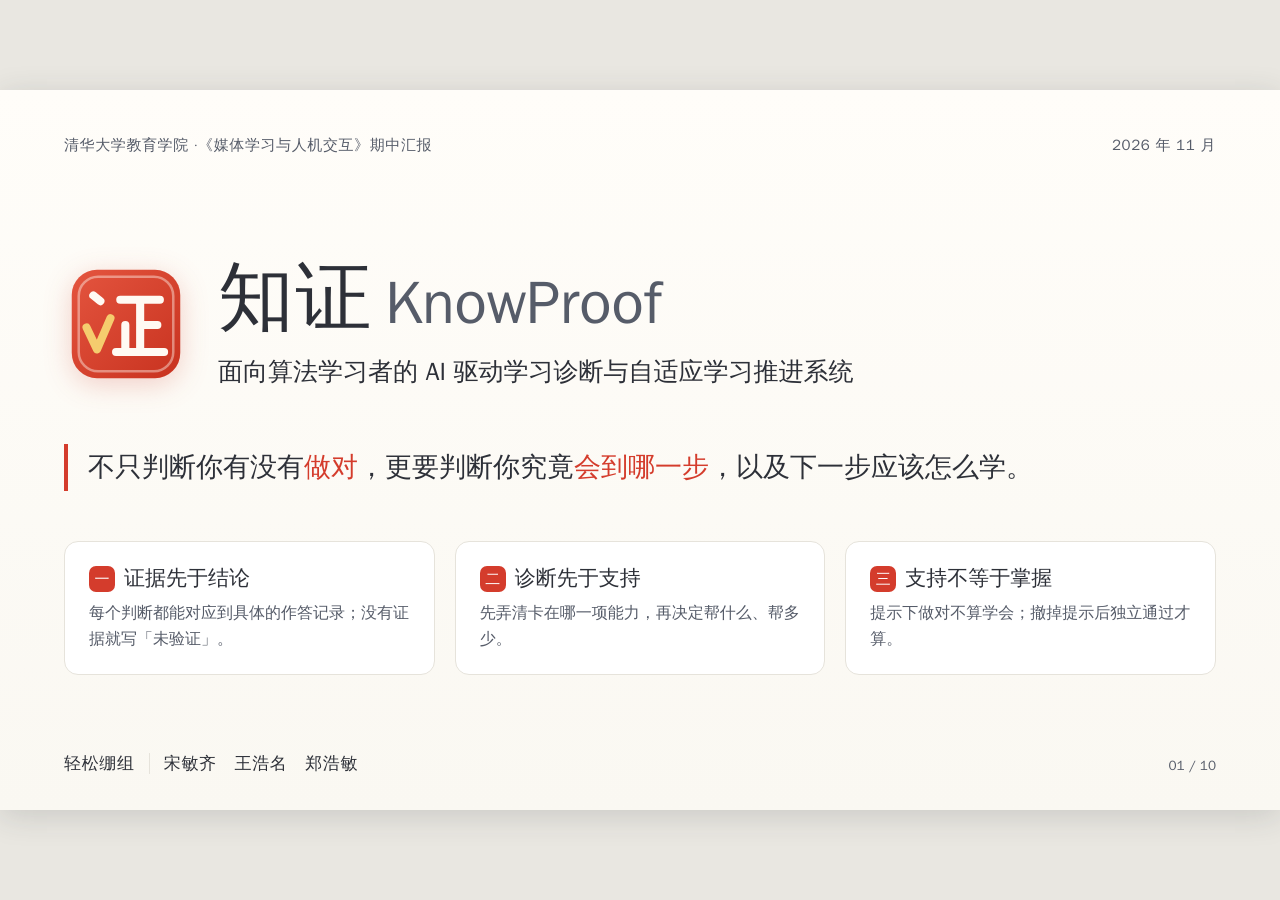
